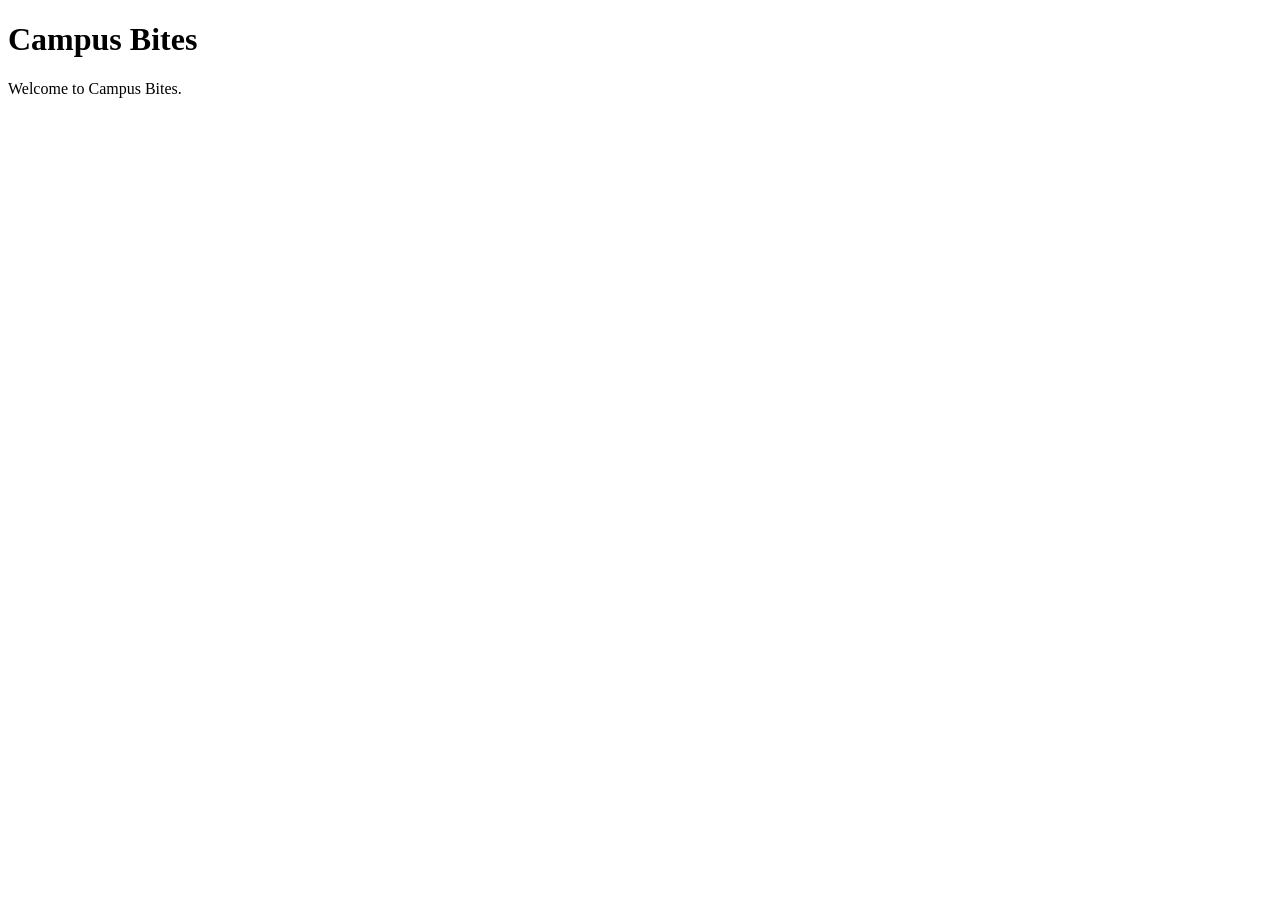
==== src/index.html @ 1692bef6 "Create project folder structure and baseline" ====
<!DOCTYPE html>
<html lang="en">
<head>
    <meta charset="UTF-8">
    <meta name="viewport" content="width=device-width, initial-scale=1.0">
    <title>Campus Bites - Home</title>
    <link rel="stylesheet" href="../styles/style.css">
</head>
<body>
    <h1>Campus Bites</h1>
    <p>Welcome to Campus Bites.</p>
</body>
</html>
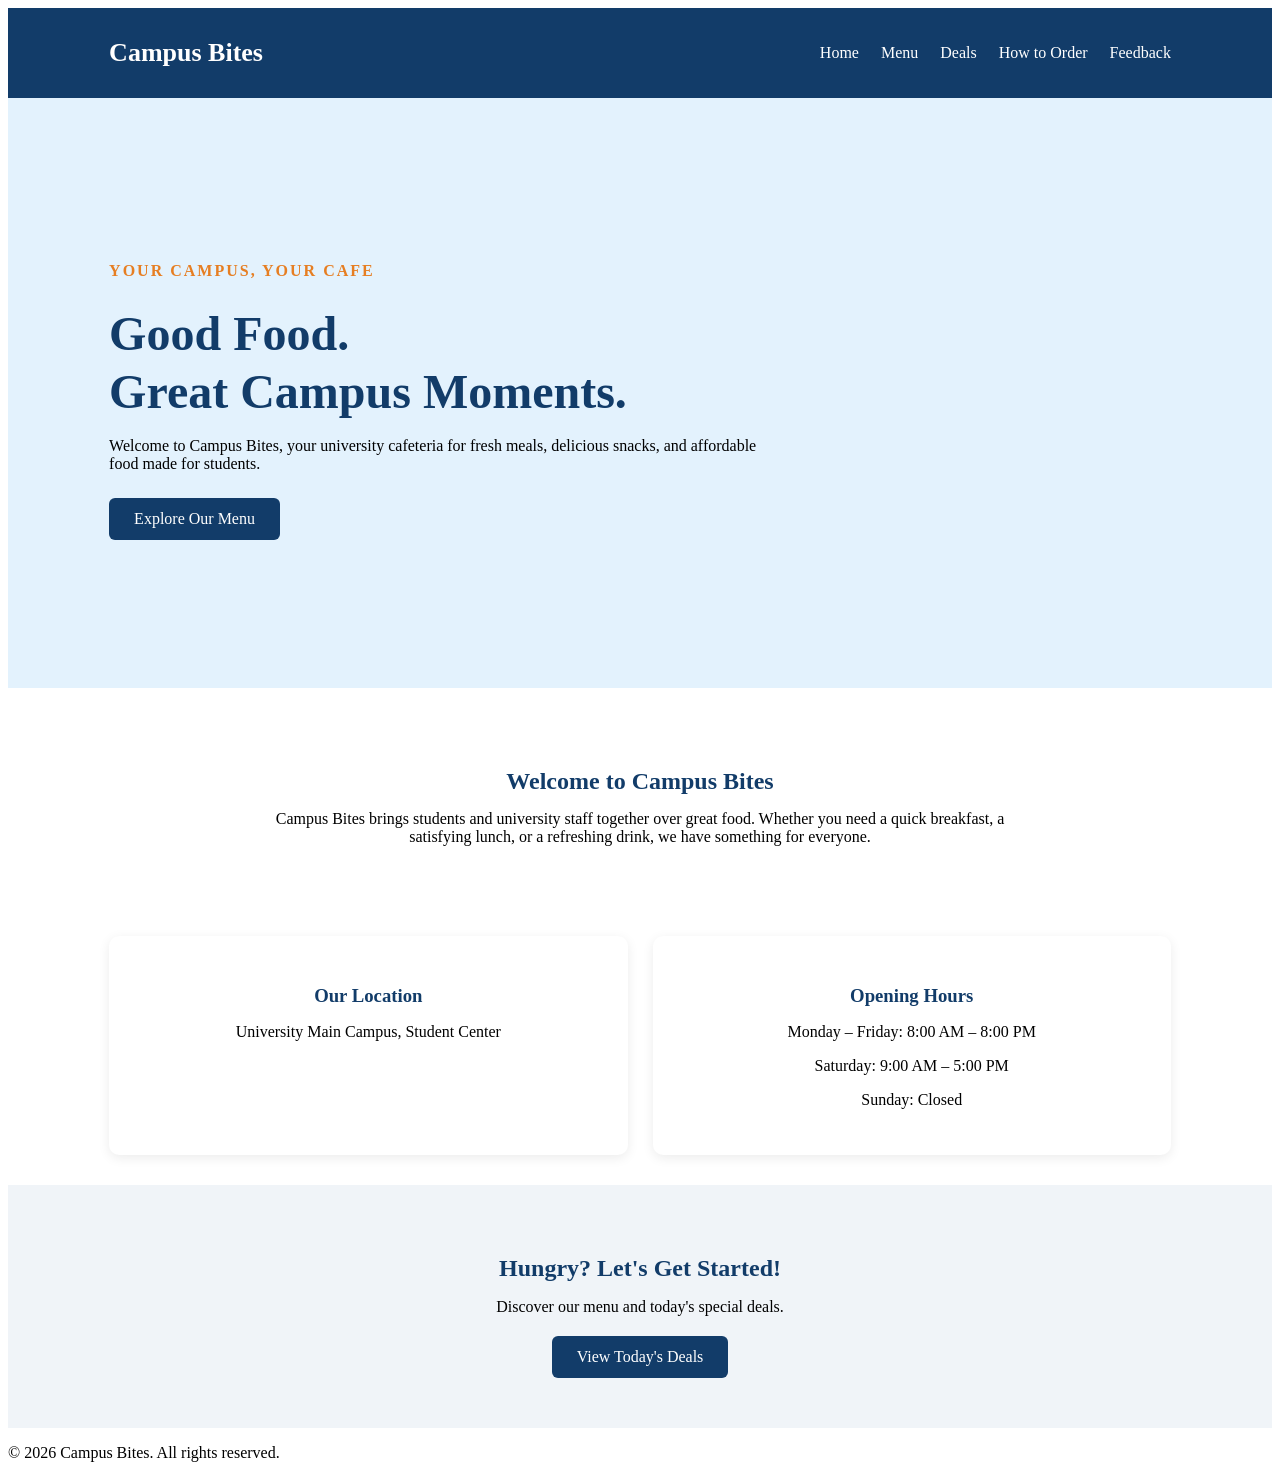
==== commit 0c17e1be: "Implement responsive Campus Bites home page" ====
--- a/src/index.html
+++ b/src/index.html
@@ -1,13 +1,85 @@
+
 <!DOCTYPE html>
 <html lang="en">
 <head>
     <meta charset="UTF-8">
     <meta name="viewport" content="width=device-width, initial-scale=1.0">
-    <title>Campus Bites - Home</title>
+    <title>Campus Bites | Home</title>
     <link rel="stylesheet" href="../styles/style.css">
 </head>
 <body>
-    <h1>Campus Bites</h1>
-    <p>Welcome to Campus Bites.</p>
+
+    <header>
+        <nav class="navbar">
+            <a href="index.html" class="logo">Campus Bites</a>
+
+            <ul class="nav-links">
+                <li><a href="index.html">Home</a></li>
+                <li><a href="menu.html">Menu</a></li>
+                <li><a href="deals.html">Deals</a></li>
+                <li><a href="order.html">How to Order</a></li>
+                <li><a href="feedback.html">Feedback</a></li>
+            </ul>
+        </nav>
+    </header>
+
+    <main>
+        <section class="hero">
+            <div class="hero-content">
+                <p class="hero-label">YOUR CAMPUS, YOUR CAFE</p>
+
+                <h1>Good Food.<br>Great Campus Moments.</h1>
+
+                <p>
+                    Welcome to Campus Bites, your university cafeteria
+                    for fresh meals, delicious snacks, and affordable
+                    food made for students.
+                </p>
+
+                <a href="menu.html" class="btn">
+                    Explore Our Menu
+                </a>
+            </div>
+        </section>
+
+        <section class="about">
+            <h2>Welcome to Campus Bites</h2>
+
+            <p>
+                Campus Bites brings students and university staff
+                together over great food. Whether you need a quick
+                breakfast, a satisfying lunch, or a refreshing drink,
+                we have something for everyone.
+            </p>
+        </section>
+
+        <section class="info">
+            <div class="info-card">
+                <h3>Our Location</h3>
+                <p>University Main Campus, Student Center</p>
+            </div>
+
+            <div class="info-card">
+                <h3>Opening Hours</h3>
+                <p>Monday – Friday: 8:00 AM – 8:00 PM</p>
+                <p>Saturday: 9:00 AM – 5:00 PM</p>
+                <p>Sunday: Closed</p>
+            </div>
+        </section>
+
+        <section class="home-cta">
+            <h2>Hungry? Let's Get Started!</h2>
+            <p>Discover our menu and today's special deals.</p>
+
+            <a href="deals.html" class="btn">
+                View Today's Deals
+            </a>
+        </section>
+    </main>
+
+    <footer>
+        <p>&copy; 2026 Campus Bites. All rights reserved.</p>
+    </footer>
+
 </body>
-</html>+</html>
--- a/styles/style.css
+++ b/styles/style.css
@@ -0,0 +1,143 @@
+
+/* Home Page */
+
+.navbar {
+    display: flex;
+    justify-content: space-between;
+    align-items: center;
+    padding: 20px 8%;
+    background-color: #123c69;
+}
+
+.logo {
+    color: white;
+    font-size: 26px;
+    font-weight: bold;
+    text-decoration: none;
+}
+
+.nav-links {
+    display: flex;
+    list-style: none;
+    gap: 22px;
+}
+
+.nav-links a {
+    color: white;
+    text-decoration: none;
+    font-weight: 500;
+}
+
+.nav-links a:hover {
+    color: #ffd166;
+}
+
+.hero {
+    min-height: 450px;
+    display: flex;
+    align-items: center;
+    padding: 70px 8%;
+    background: #e3f2fd;
+}
+
+.hero-content {
+    max-width: 650px;
+}
+
+.hero-label {
+    color: #e67e22;
+    font-weight: bold;
+    letter-spacing: 2px;
+}
+
+.hero h1 {
+    color: #123c69;
+    font-size: 48px;
+    line-height: 1.2;
+    margin: 15px 0;
+}
+
+.hero-content > p {
+    margin-bottom: 25px;
+}
+
+.btn {
+    display: inline-block;
+    padding: 12px 25px;
+    background: #123c69;
+    color: white;
+    text-decoration: none;
+    border-radius: 6px;
+}
+
+.btn:hover {
+    background: #1e6091;
+}
+
+.about {
+    text-align: center;
+    padding: 60px 8%;
+}
+
+.about h2,
+.info-card h3 {
+    color: #123c69;
+    margin-bottom: 15px;
+}
+
+.about p {
+    max-width: 750px;
+    margin: auto;
+}
+
+.info {
+    display: flex;
+    justify-content: center;
+    gap: 25px;
+    padding: 30px 8%;
+}
+
+.info-card {
+    flex: 1;
+    padding: 30px;
+    background: white;
+    text-align: center;
+    border-radius: 10px;
+    box-shadow: 0 3px 12px rgba(0, 0, 0, 0.08);
+}
+
+.home-cta {
+    text-align: center;
+    padding: 50px 20px;
+    background: #f0f4f8;
+}
+
+.home-cta h2 {
+    color: #123c69;
+    margin-bottom: 10px;
+}
+
+.home-cta p {
+    margin-bottom: 20px;
+}
+
+@media (max-width: 768px) {
+    .navbar {
+        flex-direction: column;
+        gap: 15px;
+    }
+
+    .nav-links {
+        flex-wrap: wrap;
+        justify-content: center;
+        gap: 12px;
+    }
+
+    .hero h1 {
+        font-size: 34px;
+    }
+
+    .info {
+        flex-direction: column;
+    }
+}
